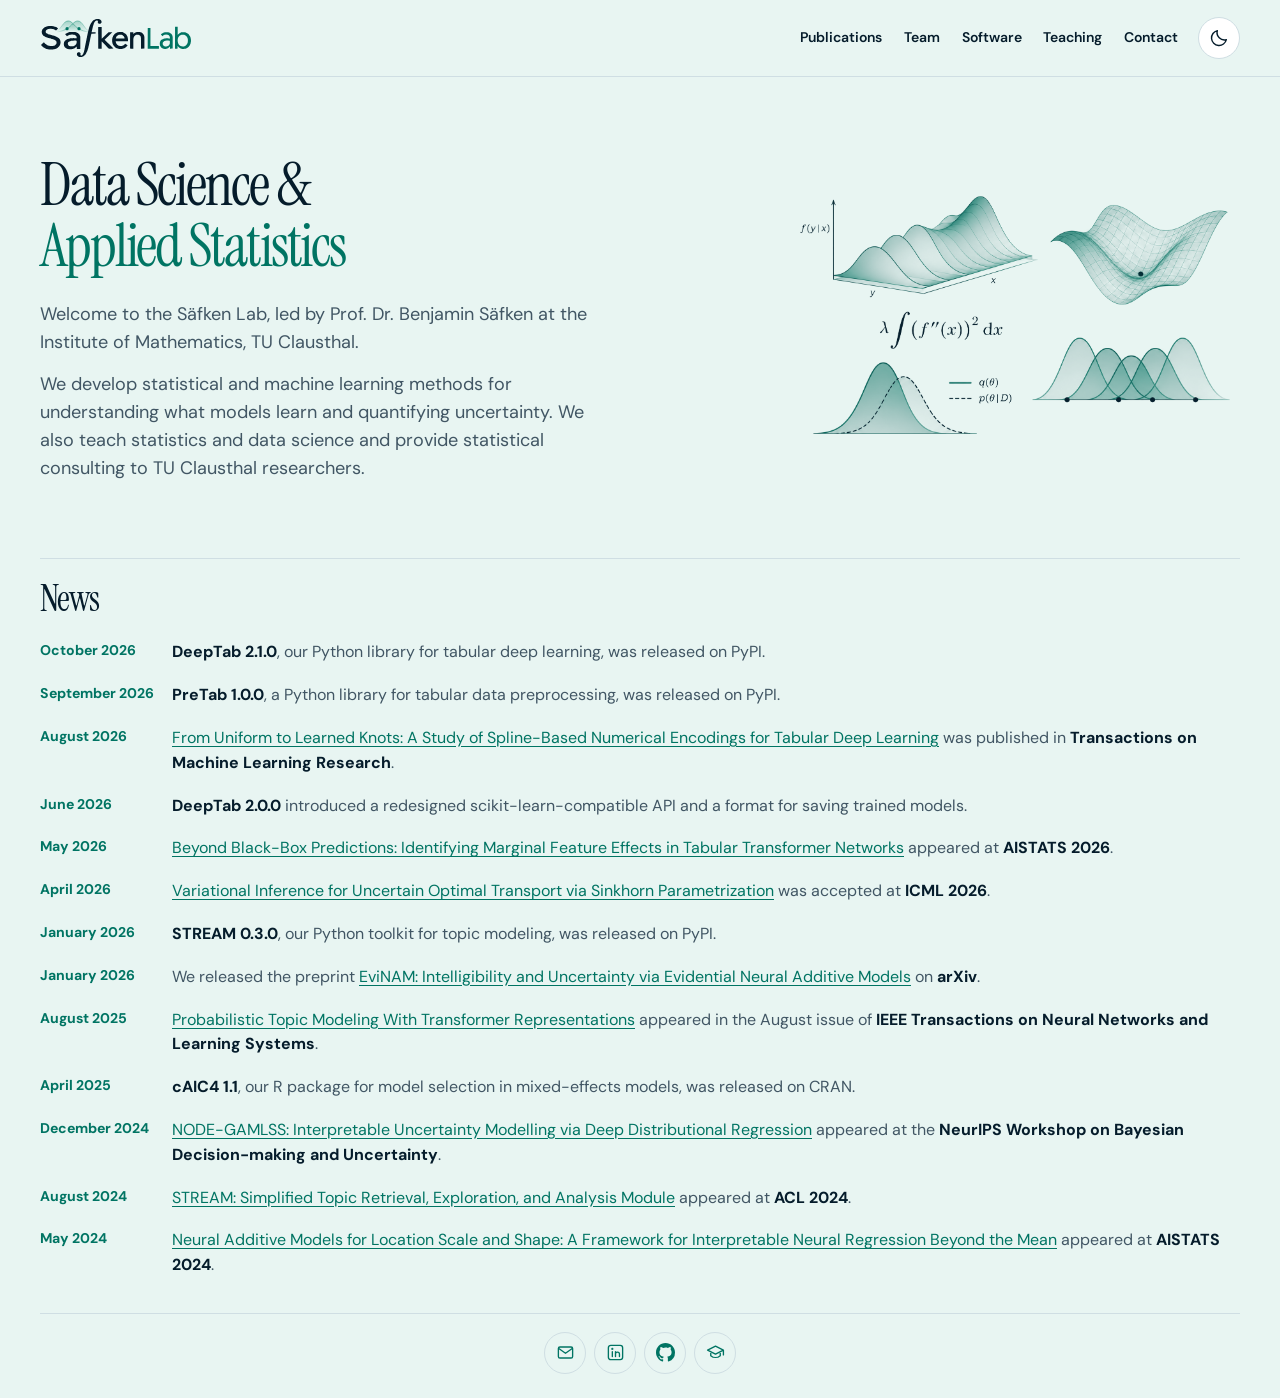
==== index.html @ 8a09c0db "Expand homepage news and unify the landing page background" ====
<!doctype html>
<html lang="en">
<head>
  <meta charset="utf-8">
  <meta name="viewport" content="width=device-width, initial-scale=1">
  <meta name="description" content="The Säfken Lab develops statistical and machine learning methods at TU Clausthal.">
  <meta name="theme-color" content="#f7fafb">
  <title>Säfken Lab · Data Science & Applied Statistics</title>
  <link rel="canonical" href="https://safken-lab.github.io/">
  <link rel="icon" type="image/svg+xml" href="./brand/favicon.svg">
  <script src="./theme.js?v=9"></script>
  <link rel="stylesheet" href="./styles.css?v=21">
  <script src="./site.js?v=13" defer></script>
</head>
<body id="top" class="home-page">
  <a class="skip" href="#main">Skip to content</a>
  <header class="site-header">
    <div class="wrap header-inner">
      <a class="brand" href="./"><img class="brand-logo" src="./brand/saefken-logo.svg" width="1714" height="455" alt="Säfken Lab"><img class="brand-logo theme-dark-image" src="./brand/saefken-logo-dark.svg" width="1714" height="455" alt="Säfken Lab"></a>
      <nav id="navigation" aria-label="Main navigation">
        <a href="./publications/">Publications</a><a href="./people/">Team</a><a href="./software/">Software</a><a href="./teaching/">Teaching</a><a href="./contact/">Contact</a>
      </nav>
      <div class="header-controls">
        <button class="theme-toggle" id="site-theme" type="button" aria-label="Dark mode" aria-pressed="false" title="Switch to dark mode" hidden><svg class="theme-moon" aria-hidden="true" width="20" height="20" viewBox="0 0 24 24" fill="none" stroke="currentColor" stroke-width="1.7" stroke-linejoin="round"><path d="M20.8 14A8.8 8.8 0 0 1 10 3.2 9 9 0 1 0 20.8 14Z"/></svg><svg class="theme-sun" aria-hidden="true" width="20" height="20" viewBox="0 0 24 24" fill="none" stroke="currentColor" stroke-width="1.7" stroke-linecap="round"><circle cx="12" cy="12" r="4"/><path d="M12 2v2m0 16v2M2 12h2m16 0h2M5 5l1.5 1.5m11 11L19 19M19 5l-1.5 1.5m-11 11L5 19"/></svg></button>
        <button class="menu" type="button" aria-expanded="false" aria-controls="navigation" hidden>Menu</button>
      </div>
    </div>
  </header>
  <main class="home-main" id="main">
    <div class="welcome-band">
      <section class="wrap welcome" aria-labelledby="welcome-title">
        <div class="welcome-copy">
          <h1 id="welcome-title">Data Science &amp;<br><span>Applied Statistics</span></h1>
          <p>Welcome to the Säfken Lab, led by Prof. Dr. Benjamin Säfken at the Institute of Mathematics, TU Clausthal.</p>
          <p>We develop statistical and machine learning methods for understanding what models learn and quantifying uncertainty. We also teach statistics and data science and provide statistical consulting to TU Clausthal researchers.</p>
        </div>
        <div class="hero-art">
          <img class="theme-light-image" src="./brand/saefken-collage-light.svg" width="1405" height="786" alt="Conditional density curves, a wireframe surface, a smoothing penalty, and overlapping basis functions.">
          <img class="theme-dark-image" src="./brand/saefken-collage-dark.svg" width="1405" height="786" alt="Conditional density curves, a wireframe surface, a smoothing penalty, and overlapping basis functions.">
        </div>
      </section>
    </div>
    <section class="wrap news" aria-labelledby="news-title">
      <h2 id="news-title">News</h2>
      <ul class="news-list">
        <li><time datetime="2026-10-20">October 2026</time><p><strong>DeepTab 2.1.0</strong>, our Python library for tabular deep learning, was released on PyPI.</p></li>
        <li><time datetime="2026-09-06">September 2026</time><p><strong>PreTab 1.0.0</strong>, a Python library for tabular data preprocessing, was released on PyPI.</p></li>
        <li><time datetime="2026-08">August 2026</time><p><a href="https://openreview.net/forum?id=str7wQt9Qc">From Uniform to Learned Knots: A Study of Spline-Based Numerical Encodings for Tabular Deep Learning</a> was published in <strong>Transactions on Machine Learning Research</strong>.</p></li>
        <li><time datetime="2026-06-24">June 2026</time><p><strong>DeepTab 2.0.0</strong> introduced a redesigned scikit-learn-compatible API and a format for saving trained models.</p></li>
        <li><time datetime="2026-05">May 2026</time><p><a href="https://proceedings.mlr.press/v300/thielmann26a.html">Beyond Black-Box Predictions: Identifying Marginal Feature Effects in Tabular Transformer Networks</a> appeared at <strong>AISTATS 2026</strong>.</p></li>
        <li><time datetime="2026-04-30">April 2026</time><p><a href="https://proceedings.mlr.press/v306/de26a.html">Variational Inference for Uncertain Optimal Transport via Sinkhorn Parametrization</a> was accepted at <strong>ICML 2026</strong>.</p></li>
        <li><time datetime="2026-01-17">January 2026</time><p><strong>STREAM 0.3.0</strong>, our Python toolkit for topic modeling, was released on PyPI.</p></li>
        <li><time datetime="2026-01-13">January 2026</time><p>We released the preprint <a href="https://arxiv.org/abs/2601.08556">EviNAM: Intelligibility and Uncertainty via Evidential Neural Additive Models</a> on <strong>arXiv</strong>.</p></li>
        <li><time datetime="2025-08">August 2025</time><p><a href="https://doi.org/10.1109/TNNLS.2025.3538262">Probabilistic Topic Modeling With Transformer Representations</a> appeared in the August issue of <strong>IEEE Transactions on Neural Networks and Learning Systems</strong>.</p></li>
        <li><time datetime="2025-04-04">April 2025</time><p><strong>cAIC4 1.1</strong>, our R package for model selection in mixed-effects models, was released on CRAN.</p></li>
        <li><time datetime="2024-12-14">December 2024</time><p><a href="https://openreview.net/forum?id=sWvTLlRkzy">NODE-GAMLSS: Interpretable Uncertainty Modelling via Deep Distributional Regression</a> appeared at the <strong>NeurIPS Workshop on Bayesian Decision-making and Uncertainty</strong>.</p></li>
        <li><time datetime="2024-08">August 2024</time><p><a href="https://aclanthology.org/2024.acl-short.41/">STREAM: Simplified Topic Retrieval, Exploration, and Analysis Module</a> appeared at <strong>ACL 2024</strong>.</p></li>
        <li><time datetime="2024-05">May 2024</time><p><a href="https://proceedings.mlr.press/v238/frederik-thielmann24a.html">Neural Additive Models for Location Scale and Shape: A Framework for Interpretable Neural Regression Beyond the Mean</a> appeared at <strong>AISTATS 2024</strong>.</p></li>
      </ul>
    </section>
  </main>
  <footer class="wrap home-profiles" aria-label="Benjamin Säfken’s contact and profiles">
    <div class="member-links">
      <a href="mailto:benjamin.saefken@tu-clausthal.de" aria-label="Email Benjamin Säfken" title="Email Benjamin Säfken"><svg width="19" height="19" viewBox="0 0 24 24" aria-hidden="true" focusable="false" fill="none" stroke="currentColor" stroke-width="1.7" stroke-linecap="round" stroke-linejoin="round"><rect x="3" y="5" width="18" height="14" rx="2"/><path d="m3.5 7 8.5 6 8.5-6"/></svg></a>
      <a href="https://www.linkedin.com/in/benjamin-s%C3%A4fken-2b1483114/" aria-label="Benjamin Säfken on LinkedIn" title="Benjamin Säfken on LinkedIn"><svg width="19" height="19" viewBox="0 0 24 24" aria-hidden="true" focusable="false" fill="none" stroke="currentColor" stroke-width="1.7" stroke-linecap="round" stroke-linejoin="round"><rect x="3" y="3" width="18" height="18" rx="3"/><path d="M8 11v6m4 0v-6m0 3a2.5 2.5 0 0 1 5 0v3"/><circle cx="8" cy="7.5" r=".55" fill="currentColor"/></svg></a>
      <a href="https://github.com/BenSaefken" aria-label="Benjamin Säfken on GitHub" title="Benjamin Säfken on GitHub"><svg aria-hidden="true" viewBox="0 0 16 16" width="19" height="19" focusable="false" fill="currentColor"><path d="M8 0C3.58 0 0 3.58 0 8c0 3.54 2.29 6.53 5.47 7.59.4.07.55-.17.55-.38 0-.19-.01-.82-.01-1.49-2.01.37-2.53-.49-2.69-.94-.09-.23-.48-.94-.82-1.13-.28-.15-.68-.52-.01-.53.63-.01 1.08.58 1.23.82.72 1.21 1.87.87 2.33.66.07-.52.28-.87.51-1.07-1.78-.2-3.64-.89-3.64-3.95 0-.87.31-1.59.82-2.15-.08-.2-.36-1.02.08-2.12 0 0 .67-.21 2.2.82a7.65 7.65 0 0 1 2-.27c.68 0 1.36.09 2 .27 1.53-1.04 2.2-.82 2.2-.82.44 1.1.16 1.92.08 2.12.51.56.82 1.27.82 2.15 0 3.07-1.87 3.75-3.65 3.95.29.25.54.73.54 1.48 0 1.07-.01 1.93-.01 2.2 0 .21.15.46.55.38A8.01 8.01 0 0 0 16 8c0-4.42-3.58-8-8-8Z"/></svg></a>
      <a href="https://scholar.google.com/citations?user=7kwWVKwAAAAJ" aria-label="Benjamin Säfken on Google Scholar" title="Benjamin Säfken on Google Scholar"><svg width="19" height="19" viewBox="0 0 24 24" aria-hidden="true" focusable="false" fill="none" stroke="currentColor" stroke-width="1.7" stroke-linecap="round" stroke-linejoin="round"><path d="m2 9 10-5 10 5-10 5-10-5Zm4 2v5c3.5 3 8.5 3 12 0v-5m4-2v6"/></svg></a>
    </div>
  </footer>
</body>
</html>
---- styles.css ----
@import url('https://fonts.googleapis.com/css2?family=DM+Sans:wght@400;500;600;700&family=Instrument+Serif:ital@0;1&display=swap');

:root {
  color-scheme: light;
  --navy: #051c2b;
  --teal: #007463;
  --teal-light: #349d87;
  --paper: #f7fafb;
  --subtle: #415664;
  --rule: #cfdee3;
  --accent: #d6efe9;
  --on-navy: #c1e9e0;
  --surface: #fff;
  --on-solid: #fff;
  --solid: #051c2b;
  --button: #007463;
  --button-hover: #005d50;
  --on-button: #fff;
  --band: #edf4f7;
  --welcome: #e8f5f2;
  --control-border: #829ea8;
  --heading: 'Instrument Serif', Georgia, serif;
  --body: 'DM Sans', system-ui, sans-serif;
}

* { box-sizing: border-box; }
html { scroll-padding-top: 92px; }
body { margin: 0; background: var(--paper); color: var(--navy); font-family: var(--body); line-height: 1.55; }
[hidden] { display: none !important; }
h1, h2, h3, p, figure { margin: 0; }
a { color: var(--teal); text-underline-offset: .21em; }
a:hover { text-decoration-thickness: 2px; }
a:focus-visible, button:focus-visible, input:focus-visible, select:focus-visible { outline: 3px solid var(--teal-light); outline-offset: 4px; }
button, input, select { font: inherit; }
button { cursor: pointer; }
.wrap { width: min(1160px, calc(100% - 88px)); margin-inline: auto; }
.skip { position: fixed; z-index: 8; top: 8px; left: 8px; padding: 10px 14px; background: var(--surface); transform: translateY(-150%); }
.skip:focus { transform: none; }

.site-header { position: sticky; top: 0; z-index: 5; border-bottom: 1px solid var(--rule); background: var(--surface); }
.header-inner { min-height: 76px; display: flex; align-items: center; gap: 20px; }
.brand { display: inline-flex; align-items: center; gap: 11px; color: var(--navy); text-decoration: none; font-weight: 700; line-height: 1.12; white-space: nowrap; }
.header-inner > .brand { margin-inline-end: auto; }
.brand-logo { display: block; width: 152px; height: auto; }
nav { display: flex; gap: clamp(12px, 1.7vw, 26px); align-items: center; }
nav a { color: var(--navy); font-size: .875rem; text-decoration: none; font-weight: 600; }
nav a:hover { text-decoration: underline; }
.menu { background: transparent; border: 1px solid var(--rule); border-radius: 4px; color: var(--navy); padding: 7px 14px; }

.eyebrow { text-transform: uppercase; font-weight: 700; font-size: .74rem; letter-spacing: .105em; }
h1, h2 { font-family: var(--heading); font-weight: 400; }
.button { display: inline-flex; justify-content: space-between; align-items: center; gap: 18px; width: fit-content; color: var(--on-button); background: var(--button); border: 1px solid var(--button); padding: 11px 15px; border-radius: 4px; text-decoration: none; font-weight: 700; font-size: .88rem; }
.button:hover { background: var(--button-hover); }
.text-link { font-size: .88rem; font-weight: 700; }

.section { padding-block: 66px 74px; }
.section-head { display: flex; justify-content: space-between; align-items: baseline; gap: 26px; margin-bottom: 28px; }
.section-head p { max-width: 34rem; color: var(--subtle); }
h2 { font-size: clamp(2.85rem, 5vw, 4.45rem); line-height: 1; letter-spacing: -.025em; }
h3 { line-height: 1.22; font-size: 1.16rem; }
.band { background: var(--band); border-block: 1px solid var(--rule); }

.people-notes { display: grid; gap: 14px; margin-top: 15px; }
.people-notes { grid-template-columns: 2fr 1fr; }
.people-notes p { color: var(--subtle); font-size: .94rem; margin-top: 9px; }
.people-notes > * { border-top: 1px solid var(--rule); padding-top: 14px; }

@media (max-width: 970px) {
  .wrap { width: calc(100% - 56px); }
}
@media (max-width: 790px) {
  .header-inner { flex-wrap: wrap; gap: 0; min-height: 67px; padding-block: 11px; }
  nav { width: 100%; flex-wrap: wrap; padding-block: 13px 4px; }
  .section { padding-block: 46px 52px; }
  .section-head { align-items: start; flex-direction: column; gap: 12px; }
}
@media (max-width: 520px) {
  .wrap { width: calc(100% - 32px); }
}

main { min-height: 60vh; }
nav a[aria-current="page"] { color: var(--teal); text-decoration: underline; text-decoration-thickness: 2px; }
.page-title, .team-page h1 { font-size: clamp(3.5rem, 7vw, 5.7rem); margin: 0; }
.team-page { max-width: 1000px; padding-block: 66px 72px; text-align: center; }
.team-group { padding-top: 49px; }
.team-group + .team-group { border-top: 1px solid var(--rule); margin-top: 39px; }
.team-group h2 { font-size: clamp(2rem, 4vw, 3rem); margin-bottom: 25px; }
.members { display: flex; flex-wrap: wrap; justify-content: center; gap: 27px 22px; }
.member { flex: 0 1 206px; }
.member-avatar { width: clamp(112px, 18vw, 160px); aspect-ratio: 1; border-radius: 50%; overflow: hidden; background: var(--accent); color: var(--teal); display: grid; place-items: center; position: relative; margin: 0 auto 13px; font: 3.2rem var(--heading); }
.member-avatar img { position: absolute; inset: 0; width: 100%; height: 100%; object-fit: cover; object-position: center 35%; }
.member h3 { font-size: 1.16rem; }
.member h3 a { color: inherit; }
.member p { color: var(--subtle); font-size: .88rem; margin-top: 4px; }
.member-links { display: flex; justify-content: center; gap: 8px; margin-top: 10px; }
.member-links a { display: grid; place-items: center; width: 34px; height: 34px; border: 1px solid var(--rule); border-radius: 50%; color: var(--teal); }
.member-links a:hover { background: var(--accent); border-color: var(--teal); }
@media (max-width: 520px) {
  .team-page { padding-block: 46px; }
  .team-group { padding-top: 35px; }
  .team-group + .team-group { margin-top: 29px; }
  .member { flex-basis: calc(50% - 11px); }
  .members > .member:only-child { flex-basis: 240px; }
}

.home-page { display: flex; flex-direction: column; min-height: 100vh; background: var(--welcome); }
.home-page .site-header { background: var(--welcome); }
.home-main { flex: 1; min-height: 0; }
.welcome { display: grid; grid-template-columns: 1.2fr .8fr; align-items: center; gap: clamp(30px, 6vw, 84px); padding-block: clamp(47px, 6vw, 88px); }
.welcome h1 { font-size: clamp(2.5rem, 4.7vw, 4.4rem); line-height: 1.02; letter-spacing: -.035em; margin-bottom: 23px; }
.welcome h1 span { color: var(--teal); }
.welcome p { max-width: 36rem; color: var(--subtle); font-size: clamp(1rem, 1.5vw, 1.13rem); }
.welcome p + p { margin-top: 14px; }

@media (max-width: 680px) {
  .welcome { grid-template-columns: 1fr; gap: 32px; }
  .welcome h1 { font-size: clamp(2rem, 7.8vw, 3rem); }
}


:root[data-theme="dark"] {
  color-scheme: dark;
  --navy: #eef8f7;
  --teal: #77ded0;
  --teal-light: #63d8c4;
  --paper: #061a1d;
  --subtle: #b6d0d0;
  --rule: #25484c;
  --accent: #123c3c;
  --on-navy: #b5ede4;
  --surface: #0d272a;
  --on-solid: #eef8f7;
  --solid: #0b3034;
  --button: #72d9ca;
  --button-hover: #a3e9df;
  --on-button: #041416;
  --band: #091f22;
  --welcome: #031315;
  --control-border: #527e80;
}

.header-controls { display: flex; align-items: center; gap: 8px; }
.theme-dark-image { display: none; }
:root[data-theme="dark"] .theme-dark-image { display: block; }
:root[data-theme="dark"] .brand-logo:not(.theme-dark-image),
:root[data-theme="dark"] .theme-light-image { display: none; }
.hero-art img { width: 100%; height: auto; }
.hero-art .theme-light-image { display: block; }
:root[data-theme="dark"] .hero-art .theme-light-image { display: none; }
.news { padding-block: 22px 26px; border-top: 1px solid var(--rule); }
.news h2 { font-size: clamp(1.75rem, 3vw, 2.25rem); margin-bottom: 14px; }
.news-list { list-style: none; margin: 0; padding: 0; }
.news-list li { display: grid; grid-template-columns: 7.5rem minmax(0, 1fr); gap: 12px; padding-block: 9px; }
.news-list time { color: var(--teal); font-size: .88rem; font-weight: 700; }
.news-list p { color: var(--subtle); }
.news-list strong { color: var(--navy); }
@media (max-width: 520px) {
  .news-list li { grid-template-columns: 1fr; gap: 2px; }
}

@media (max-width: 880px) {
  .header-inner { gap: 10px; }
  .header-inner nav { gap: 12px; }
  .brand-logo { width: 135px; }
}
@media (max-width: 790px) {
  .header-inner nav { order: 1; flex-basis: 100%; justify-content: flex-end; }
}
@media (max-width: 410px) {
  .brand-logo { width: 116px; }
  .menu { padding-inline: 9px; }
}

.theme-toggle, .software-links a {
  display: grid;
  place-items: center;
  width: 42px;
  height: 42px;
  border: 1px solid var(--rule);
  border-radius: 50%;
  background: var(--surface);
  color: var(--navy);
}
.theme-toggle:hover, .software-links a:hover { background: var(--accent); color: var(--teal); }
.theme-toggle .theme-sun, .theme-toggle[aria-pressed="true"] .theme-moon { display: none; }
.theme-toggle[aria-pressed="true"] .theme-sun { display: block; }


@media (prefers-reduced-motion: no-preference) {
  ::view-transition-group(root) {
    animation-duration: 650ms;
    animation-timing-function: ease-in-out;
  }
  ::view-transition-old(root), ::view-transition-new(root) {
    animation-duration: 650ms;
    animation-timing-function: ease-in-out;
    pointer-events: none;
  }
  .theme-color-transition :is(body, header, section, article, a, p, button, input, select, summary, .member-avatar) {
    transition: background-color 650ms ease-in-out, color 650ms ease-in-out, border-color 650ms ease-in-out;
  }
}

.wrap { width: min(1520px, calc(100% - 80px)); }
.team-page { max-width: none; }
.publication-title { font-size: clamp(2.35rem, 4.1vw, 3.35rem); line-height: 1.1; margin-bottom: 24px; }
.paper-year { display: grid; grid-template-columns: 78px minmax(0, 1fr); gap: 24px; padding-block: 22px; border-top: 1px solid var(--rule); }
.paper-year h2 { color: var(--teal); font: 700 1.1rem/1.4 var(--body); }
.papers { display: grid; grid-template-columns: minmax(0, 1fr); gap: 0; margin: 0; padding: 0; list-style: none; }
.paper { display: grid; grid-template-columns: clamp(180px, 21vw, 300px) minmax(0, 1fr); gap: 24px; align-items: start; padding: 18px 0; }
.paper + .paper { border-top: 1px solid var(--rule); }
.paper article { min-width: 0; }
.paper h3 { font-size: 1.04rem; line-height: 1.35; overflow-wrap: anywhere; }
.paper h3 a { color: var(--navy); text-decoration-thickness: 1px; }
.paper h3 a:hover { color: var(--teal); }
.paper-preview { display: grid; place-items: center; min-height: 78px; background: var(--band); border: 1px solid var(--rule); border-radius: 7px; overflow: hidden; }
.paper-preview:has(img) { background: #fff; padding: 6px; }
.paper-preview img { display: block; width: 100%; height: auto; max-height: 175px; object-fit: contain; }
.paper-badge { padding: 6px; color: var(--teal); text-align: center; font-size: .75rem; font-weight: 700; }
.paper-authors { margin-top: 6px; color: var(--subtle); font-size: .87rem; }
.paper-venue { margin-top: 4px; color: var(--teal); font-size: .8rem; font-weight: 700; }
.paper-abstract { margin-top: 8px; }
.paper-abstract summary { width: fit-content; color: var(--teal); cursor: pointer; font-size: .84rem; font-weight: 700; }
.paper-abstract summary:focus-visible { outline: 2px solid var(--teal); outline-offset: 3px; }
.paper-abstract p { margin-top: 8px; color: var(--subtle); font-size: .9rem; }
@media (max-width: 970px) { .wrap { width: calc(100% - 56px); } }
@media (max-width: 600px) {
  .wrap { width: calc(100% - 32px); }
  .paper-year { grid-template-columns: minmax(0, 1fr); gap: 15px; }
  .paper { grid-template-columns: minmax(0, 1fr); gap: 12px; }
  .paper-preview { width: min(100%, 280px); }
}

.software-catalog { border-top: 1px solid var(--rule); }
.software-preview:hover { border-color: var(--teal); }
.software-title { font: 700 1.1rem/1.35 var(--body); letter-spacing: normal; }
.software-links { display: flex; align-items: center; flex-wrap: wrap; gap: 8px; margin-top: 12px; }
.software-links a { flex: 0 0 42px; }
.contact-location { display: grid; grid-template-columns: minmax(255px, .65fr) minmax(0, 1.35fr); gap: clamp(20px, 4vw, 60px); padding-top: 22px; border-top: 1px solid var(--rule); }
.contact-location address { font-style: normal; overflow-wrap: anywhere; }
.contact-details { margin-block: 14px; }
.contact-map { width: 100%; height: clamp(320px, 48vw, 500px); border: 1px solid var(--rule); border-radius: 7px; background: var(--band); }
@media (max-width: 700px) { .contact-location { grid-template-columns: minmax(0, 1fr); } }
@media (max-width: 520px) { .people-notes { grid-template-columns: minmax(0, 1fr); } }

.teaching-section h2 { font-size: clamp(1.7rem, 3vw, 2.3rem); line-height: 1.2; margin-bottom: 14px; }
.teaching-year h3 { color: var(--teal); font: 700 1rem/1.4 var(--body); }
.course-list li { display: grid; grid-template-columns: minmax(135px, .3fr) 1fr; gap: 12px; padding: 9px 0; }
.course-list li + li { border-top: 1px solid var(--rule); }
.course-list span { color: var(--subtle); font-size: .9rem; }
.teaching-consulting { border-top: 1px solid var(--rule); padding-top: 26px; margin-top: 12px; }
.teaching-consulting p { margin-bottom: 10px; color: var(--subtle); }
.home-profiles { border-top: 1px solid var(--rule); padding-block: 18px 24px; }
.home-profiles .member-links { margin-top: 0; }
.home-profiles .member-links a { width: 42px; height: 42px; }
@media (max-width: 520px) {
  .course-list li { grid-template-columns: minmax(0, 1fr); gap: 2px; }
}
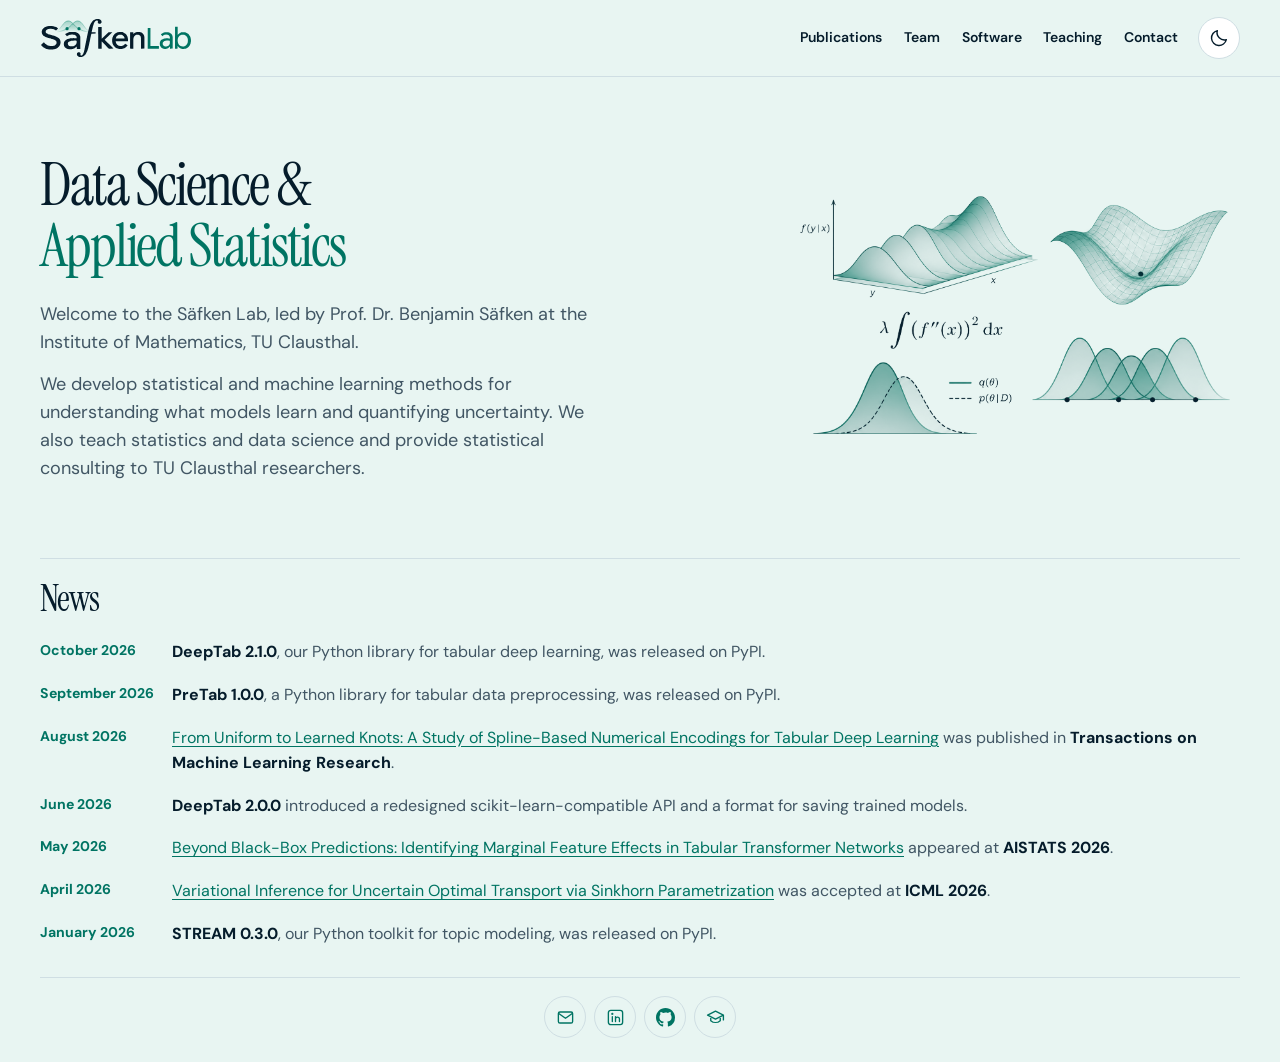
==== commit 2a56332f: "Make the homepage news list scrollable" ====
--- a/index.html
+++ b/index.html
@@ -9,7 +9,7 @@
   <link rel="canonical" href="https://safken-lab.github.io/">
   <link rel="icon" type="image/svg+xml" href="./brand/favicon.svg">
   <script src="./theme.js?v=9"></script>
-  <link rel="stylesheet" href="./styles.css?v=21">
+  <link rel="stylesheet" href="./styles.css?v=22">
   <script src="./site.js?v=13" defer></script>
 </head>
 <body id="top" class="home-page">
@@ -42,21 +42,23 @@
     </div>
     <section class="wrap news" aria-labelledby="news-title">
       <h2 id="news-title">News</h2>
-      <ul class="news-list">
-        <li><time datetime="2026-10-20">October 2026</time><p><strong>DeepTab 2.1.0</strong>, our Python library for tabular deep learning, was released on PyPI.</p></li>
-        <li><time datetime="2026-09-06">September 2026</time><p><strong>PreTab 1.0.0</strong>, a Python library for tabular data preprocessing, was released on PyPI.</p></li>
-        <li><time datetime="2026-08">August 2026</time><p><a href="https://openreview.net/forum?id=str7wQt9Qc">From Uniform to Learned Knots: A Study of Spline-Based Numerical Encodings for Tabular Deep Learning</a> was published in <strong>Transactions on Machine Learning Research</strong>.</p></li>
-        <li><time datetime="2026-06-24">June 2026</time><p><strong>DeepTab 2.0.0</strong> introduced a redesigned scikit-learn-compatible API and a format for saving trained models.</p></li>
-        <li><time datetime="2026-05">May 2026</time><p><a href="https://proceedings.mlr.press/v300/thielmann26a.html">Beyond Black-Box Predictions: Identifying Marginal Feature Effects in Tabular Transformer Networks</a> appeared at <strong>AISTATS 2026</strong>.</p></li>
-        <li><time datetime="2026-04-30">April 2026</time><p><a href="https://proceedings.mlr.press/v306/de26a.html">Variational Inference for Uncertain Optimal Transport via Sinkhorn Parametrization</a> was accepted at <strong>ICML 2026</strong>.</p></li>
-        <li><time datetime="2026-01-17">January 2026</time><p><strong>STREAM 0.3.0</strong>, our Python toolkit for topic modeling, was released on PyPI.</p></li>
-        <li><time datetime="2026-01-13">January 2026</time><p>We released the preprint <a href="https://arxiv.org/abs/2601.08556">EviNAM: Intelligibility and Uncertainty via Evidential Neural Additive Models</a> on <strong>arXiv</strong>.</p></li>
-        <li><time datetime="2025-08">August 2025</time><p><a href="https://doi.org/10.1109/TNNLS.2025.3538262">Probabilistic Topic Modeling With Transformer Representations</a> appeared in the August issue of <strong>IEEE Transactions on Neural Networks and Learning Systems</strong>.</p></li>
-        <li><time datetime="2025-04-04">April 2025</time><p><strong>cAIC4 1.1</strong>, our R package for model selection in mixed-effects models, was released on CRAN.</p></li>
-        <li><time datetime="2024-12-14">December 2024</time><p><a href="https://openreview.net/forum?id=sWvTLlRkzy">NODE-GAMLSS: Interpretable Uncertainty Modelling via Deep Distributional Regression</a> appeared at the <strong>NeurIPS Workshop on Bayesian Decision-making and Uncertainty</strong>.</p></li>
-        <li><time datetime="2024-08">August 2024</time><p><a href="https://aclanthology.org/2024.acl-short.41/">STREAM: Simplified Topic Retrieval, Exploration, and Analysis Module</a> appeared at <strong>ACL 2024</strong>.</p></li>
-        <li><time datetime="2024-05">May 2024</time><p><a href="https://proceedings.mlr.press/v238/frederik-thielmann24a.html">Neural Additive Models for Location Scale and Shape: A Framework for Interpretable Neural Regression Beyond the Mean</a> appeared at <strong>AISTATS 2024</strong>.</p></li>
-      </ul>
+      <div class="news-scroll" role="region" aria-labelledby="news-title" tabindex="0">
+        <ul class="news-list">
+          <li><time datetime="2026-10-20">October 2026</time><p><strong>DeepTab 2.1.0</strong>, our Python library for tabular deep learning, was released on PyPI.</p></li>
+          <li><time datetime="2026-09-06">September 2026</time><p><strong>PreTab 1.0.0</strong>, a Python library for tabular data preprocessing, was released on PyPI.</p></li>
+          <li><time datetime="2026-08">August 2026</time><p><a href="https://openreview.net/forum?id=str7wQt9Qc">From Uniform to Learned Knots: A Study of Spline-Based Numerical Encodings for Tabular Deep Learning</a> was published in <strong>Transactions on Machine Learning Research</strong>.</p></li>
+          <li><time datetime="2026-06-24">June 2026</time><p><strong>DeepTab 2.0.0</strong> introduced a redesigned scikit-learn-compatible API and a format for saving trained models.</p></li>
+          <li><time datetime="2026-05">May 2026</time><p><a href="https://proceedings.mlr.press/v300/thielmann26a.html">Beyond Black-Box Predictions: Identifying Marginal Feature Effects in Tabular Transformer Networks</a> appeared at <strong>AISTATS 2026</strong>.</p></li>
+          <li><time datetime="2026-04-30">April 2026</time><p><a href="https://proceedings.mlr.press/v306/de26a.html">Variational Inference for Uncertain Optimal Transport via Sinkhorn Parametrization</a> was accepted at <strong>ICML 2026</strong>.</p></li>
+          <li><time datetime="2026-01-17">January 2026</time><p><strong>STREAM 0.3.0</strong>, our Python toolkit for topic modeling, was released on PyPI.</p></li>
+          <li><time datetime="2026-01-13">January 2026</time><p>We released the preprint <a href="https://arxiv.org/abs/2601.08556">EviNAM: Intelligibility and Uncertainty via Evidential Neural Additive Models</a> on <strong>arXiv</strong>.</p></li>
+          <li><time datetime="2025-08">August 2025</time><p><a href="https://doi.org/10.1109/TNNLS.2025.3538262">Probabilistic Topic Modeling With Transformer Representations</a> appeared in the August issue of <strong>IEEE Transactions on Neural Networks and Learning Systems</strong>.</p></li>
+          <li><time datetime="2025-04-04">April 2025</time><p><strong>cAIC4 1.1</strong>, our R package for model selection in mixed-effects models, was released on CRAN.</p></li>
+          <li><time datetime="2024-12-14">December 2024</time><p><a href="https://openreview.net/forum?id=sWvTLlRkzy">NODE-GAMLSS: Interpretable Uncertainty Modelling via Deep Distributional Regression</a> appeared at the <strong>NeurIPS Workshop on Bayesian Decision-making and Uncertainty</strong>.</p></li>
+          <li><time datetime="2024-08">August 2024</time><p><a href="https://aclanthology.org/2024.acl-short.41/">STREAM: Simplified Topic Retrieval, Exploration, and Analysis Module</a> appeared at <strong>ACL 2024</strong>.</p></li>
+          <li><time datetime="2024-05">May 2024</time><p><a href="https://proceedings.mlr.press/v238/frederik-thielmann24a.html">Neural Additive Models for Location Scale and Shape: A Framework for Interpretable Neural Regression Beyond the Mean</a> appeared at <strong>AISTATS 2024</strong>.</p></li>
+        </ul>
+      </div>
     </section>
   </main>
   <footer class="wrap home-profiles" aria-label="Benjamin Säfken’s contact and profiles">
--- a/styles.css
+++ b/styles.css
@@ -149,6 +149,8 @@
 :root[data-theme="dark"] .hero-art .theme-light-image { display: none; }
 .news { padding-block: 22px 26px; border-top: 1px solid var(--rule); }
 .news h2 { font-size: clamp(1.75rem, 3vw, 2.25rem); margin-bottom: 14px; }
+.news-scroll { max-height: clamp(14rem, 42vh, 20rem); overflow-y: auto; scrollbar-color: var(--control-border) transparent; padding-inline: 8px 12px; margin-inline-start: -8px; }
+.news-scroll:focus-visible { outline: 2px solid var(--teal); outline-offset: 2px; }
 .news-list { list-style: none; margin: 0; padding: 0; }
 .news-list li { display: grid; grid-template-columns: 7.5rem minmax(0, 1fr); gap: 12px; padding-block: 9px; }
 .news-list time { color: var(--teal); font-size: .88rem; font-weight: 700; }
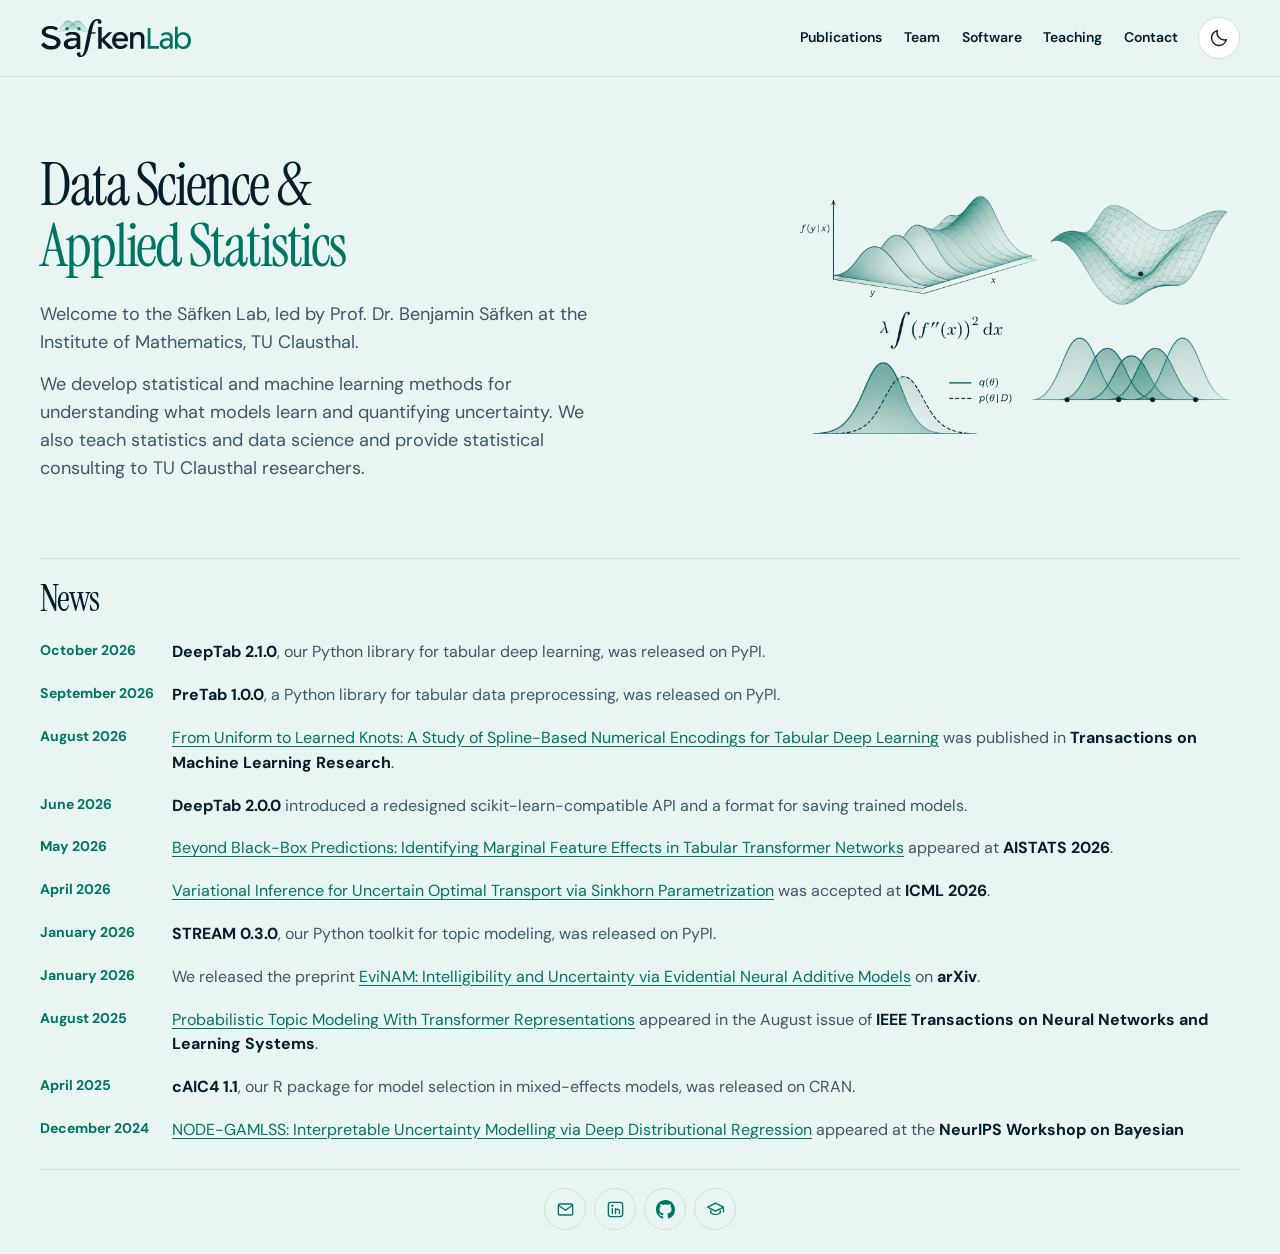
==== commit 9c1eb095: "Increase the homepage news scroll area" ====
--- a/index.html
+++ b/index.html
@@ -9,7 +9,7 @@
   <link rel="canonical" href="https://safken-lab.github.io/">
   <link rel="icon" type="image/svg+xml" href="./brand/favicon.svg">
   <script src="./theme.js?v=9"></script>
-  <link rel="stylesheet" href="./styles.css?v=22">
+  <link rel="stylesheet" href="./styles.css?v=23">
   <script src="./site.js?v=13" defer></script>
 </head>
 <body id="top" class="home-page">
--- a/styles.css
+++ b/styles.css
@@ -149,7 +149,7 @@
 :root[data-theme="dark"] .hero-art .theme-light-image { display: none; }
 .news { padding-block: 22px 26px; border-top: 1px solid var(--rule); }
 .news h2 { font-size: clamp(1.75rem, 3vw, 2.25rem); margin-bottom: 14px; }
-.news-scroll { max-height: clamp(14rem, 42vh, 20rem); overflow-y: auto; scrollbar-color: var(--control-border) transparent; padding-inline: 8px 12px; margin-inline-start: -8px; }
+.news-scroll { max-height: clamp(24rem, 65vh, 32rem); overflow-y: auto; scrollbar-color: var(--control-border) transparent; padding-inline: 8px 12px; margin-inline-start: -8px; }
 .news-scroll:focus-visible { outline: 2px solid var(--teal); outline-offset: 2px; }
 .news-list { list-style: none; margin: 0; padding: 0; }
 .news-list li { display: grid; grid-template-columns: 7.5rem minmax(0, 1fr); gap: 12px; padding-block: 9px; }
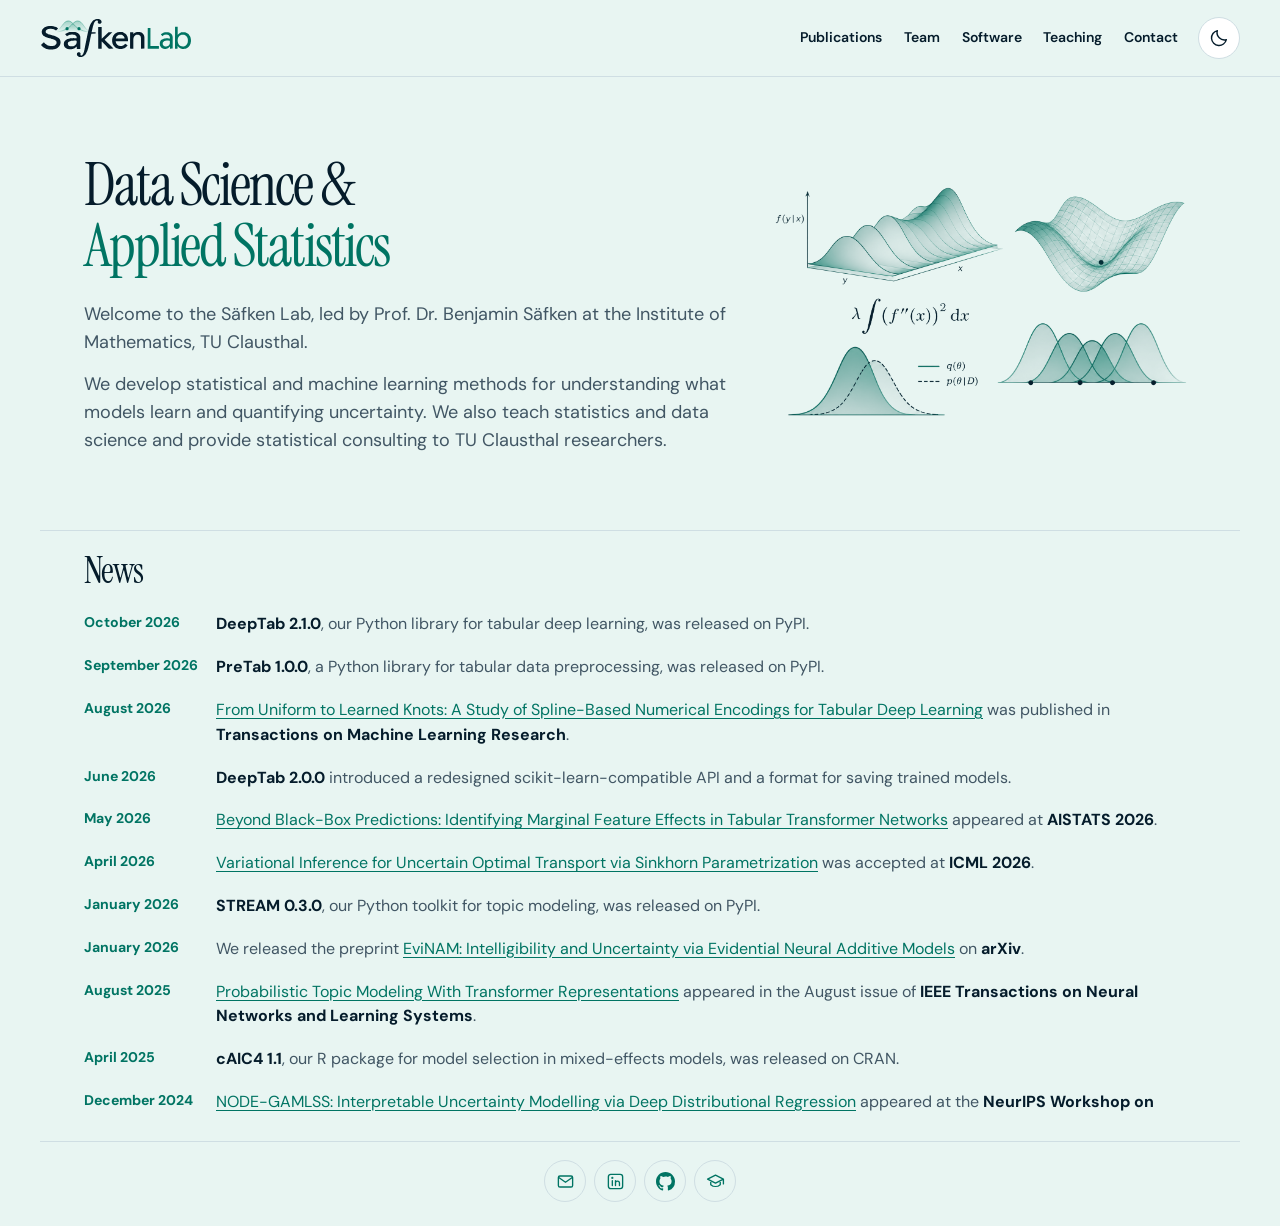
==== commit 710887c0: "Center site content and widen the homepage intro" ====
--- a/index.html
+++ b/index.html
@@ -9,7 +9,7 @@
   <link rel="canonical" href="https://safken-lab.github.io/">
   <link rel="icon" type="image/svg+xml" href="./brand/favicon.svg">
   <script src="./theme.js?v=9"></script>
-  <link rel="stylesheet" href="./styles.css?v=23">
+  <link rel="stylesheet" href="./styles.css?v=24">
   <script src="./site.js?v=13" defer></script>
 </head>
 <body id="top" class="home-page">
--- a/styles.css
+++ b/styles.css
@@ -106,10 +106,10 @@
 .home-page { display: flex; flex-direction: column; min-height: 100vh; background: var(--welcome); }
 .home-page .site-header { background: var(--welcome); }
 .home-main { flex: 1; min-height: 0; }
-.welcome { display: grid; grid-template-columns: 1.2fr .8fr; align-items: center; gap: clamp(30px, 6vw, 84px); padding-block: clamp(47px, 6vw, 88px); }
+.welcome { display: grid; grid-template-columns: minmax(0, 1.5fr) minmax(0, 1fr); align-items: center; gap: clamp(24px, 3vw, 48px); padding-block: clamp(47px, 6vw, 88px); }
 .welcome h1 { font-size: clamp(2.5rem, 4.7vw, 4.4rem); line-height: 1.02; letter-spacing: -.035em; margin-bottom: 23px; }
 .welcome h1 span { color: var(--teal); }
-.welcome p { max-width: 36rem; color: var(--subtle); font-size: clamp(1rem, 1.5vw, 1.13rem); }
+.welcome p { max-width: 45rem; color: var(--subtle); font-size: clamp(1rem, 1.5vw, 1.13rem); }
 .welcome p + p { margin-top: 14px; }
 
 @media (max-width: 680px) {
@@ -204,6 +204,7 @@
 }
 
 .wrap { width: min(1520px, calc(100% - 80px)); }
+main .wrap, .home-profiles { padding-inline: clamp(10px, 5vw - 20px, 88px); }
 .team-page { max-width: none; }
 .publication-title { font-size: clamp(2.35rem, 4.1vw, 3.35rem); line-height: 1.1; margin-bottom: 24px; }
 .paper-year { display: grid; grid-template-columns: 78px minmax(0, 1fr); gap: 24px; padding-block: 22px; border-top: 1px solid var(--rule); }
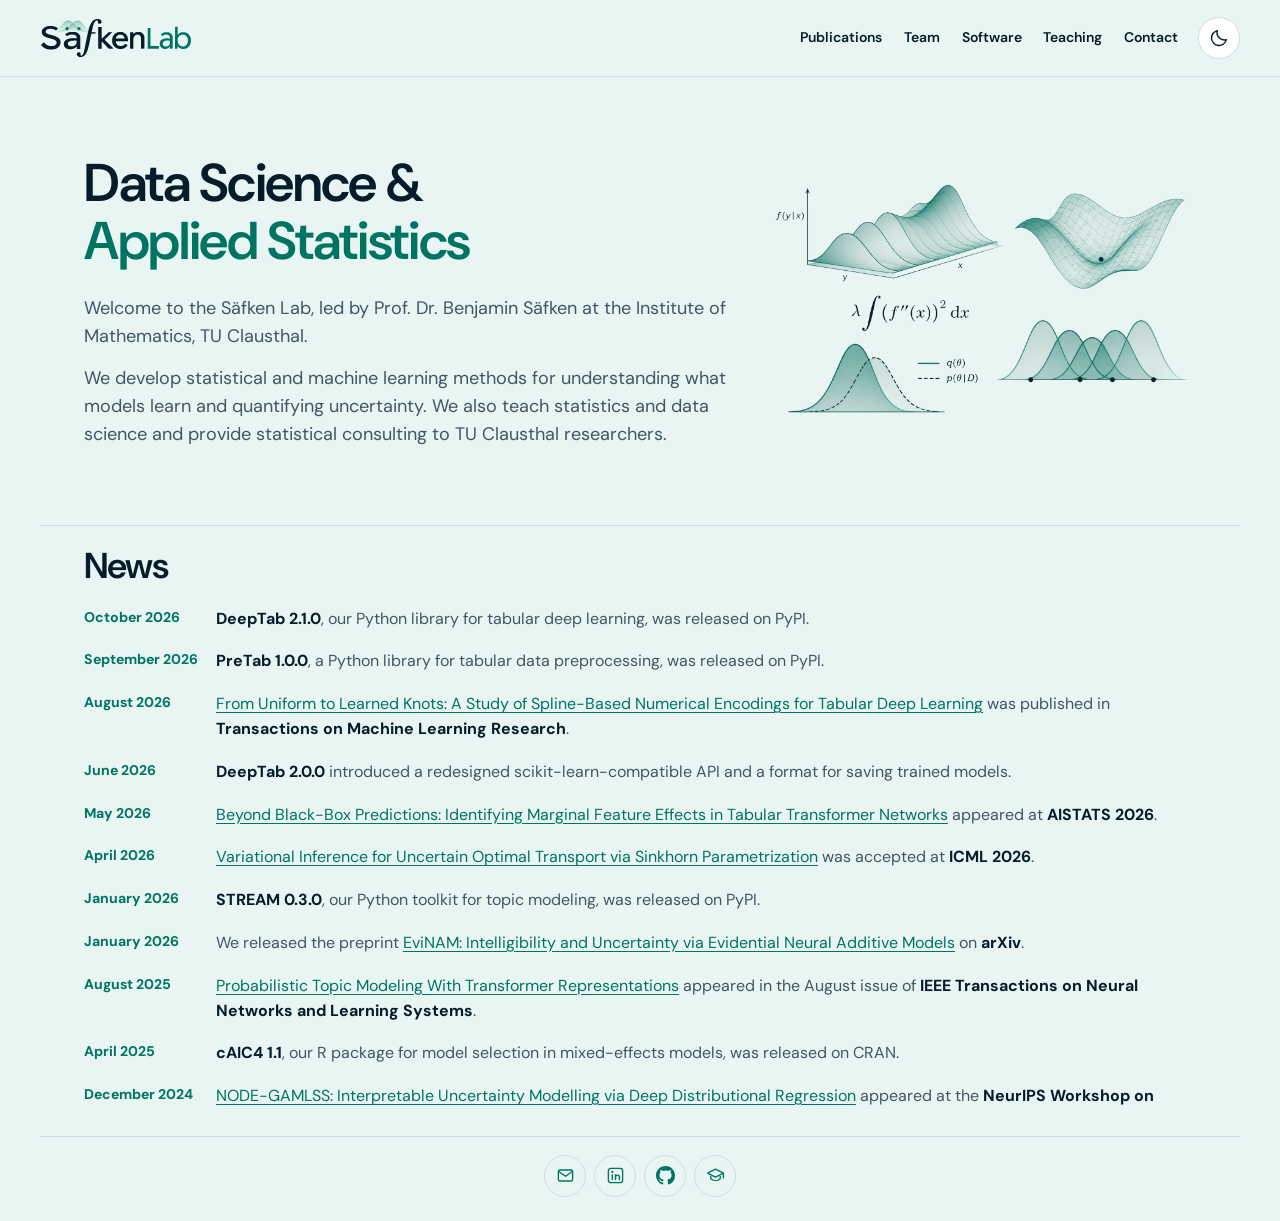
==== commit b4374de5: "Use DM Sans for headings across the site" ====
--- a/index.html
+++ b/index.html
@@ -9,7 +9,7 @@
   <link rel="canonical" href="https://safken-lab.github.io/">
   <link rel="icon" type="image/svg+xml" href="./brand/favicon.svg">
   <script src="./theme.js?v=9"></script>
-  <link rel="stylesheet" href="./styles.css?v=24">
+  <link rel="stylesheet" href="./styles.css?v=25">
   <script src="./site.js?v=13" defer></script>
 </head>
 <body id="top" class="home-page">
--- a/styles.css
+++ b/styles.css
@@ -1,4 +1,4 @@
-@import url('https://fonts.googleapis.com/css2?family=DM+Sans:wght@400;500;600;700&family=Instrument+Serif:ital@0;1&display=swap');
+@import url('https://fonts.googleapis.com/css2?family=DM+Sans:wght@400;500;600;700&display=swap');
 
 :root {
   color-scheme: light;
@@ -19,7 +19,6 @@
   --band: #edf4f7;
   --welcome: #e8f5f2;
   --control-border: #829ea8;
-  --heading: 'Instrument Serif', Georgia, serif;
   --body: 'DM Sans', system-ui, sans-serif;
 }
 
@@ -48,7 +47,7 @@
 .menu { background: transparent; border: 1px solid var(--rule); border-radius: 4px; color: var(--navy); padding: 7px 14px; }
 
 .eyebrow { text-transform: uppercase; font-weight: 700; font-size: .74rem; letter-spacing: .105em; }
-h1, h2 { font-family: var(--heading); font-weight: 400; }
+h1, h2 { font-weight: 600; }
 .button { display: inline-flex; justify-content: space-between; align-items: center; gap: 18px; width: fit-content; color: var(--on-button); background: var(--button); border: 1px solid var(--button); padding: 11px 15px; border-radius: 4px; text-decoration: none; font-weight: 700; font-size: .88rem; }
 .button:hover { background: var(--button-hover); }
 .text-link { font-size: .88rem; font-weight: 700; }
@@ -87,7 +86,7 @@
 .team-group h2 { font-size: clamp(2rem, 4vw, 3rem); margin-bottom: 25px; }
 .members { display: flex; flex-wrap: wrap; justify-content: center; gap: 27px 22px; }
 .member { flex: 0 1 206px; }
-.member-avatar { width: clamp(112px, 18vw, 160px); aspect-ratio: 1; border-radius: 50%; overflow: hidden; background: var(--accent); color: var(--teal); display: grid; place-items: center; position: relative; margin: 0 auto 13px; font: 3.2rem var(--heading); }
+.member-avatar { width: clamp(112px, 18vw, 160px); aspect-ratio: 1; border-radius: 50%; overflow: hidden; background: var(--accent); color: var(--teal); display: grid; place-items: center; position: relative; margin: 0 auto 13px; font: 600 3.2rem var(--body); }
 .member-avatar img { position: absolute; inset: 0; width: 100%; height: 100%; object-fit: cover; object-position: center 35%; }
 .member h3 { font-size: 1.16rem; }
 .member h3 a { color: inherit; }
@@ -107,14 +106,14 @@
 .home-page .site-header { background: var(--welcome); }
 .home-main { flex: 1; min-height: 0; }
 .welcome { display: grid; grid-template-columns: minmax(0, 1.5fr) minmax(0, 1fr); align-items: center; gap: clamp(24px, 3vw, 48px); padding-block: clamp(47px, 6vw, 88px); }
-.welcome h1 { font-size: clamp(2.5rem, 4.7vw, 4.4rem); line-height: 1.02; letter-spacing: -.035em; margin-bottom: 23px; }
+.welcome h1 { font-size: clamp(2rem, 4.15vw, 3.9rem); line-height: 1.1; letter-spacing: -.025em; margin-bottom: 23px; }
 .welcome h1 span { color: var(--teal); }
 .welcome p { max-width: 45rem; color: var(--subtle); font-size: clamp(1rem, 1.5vw, 1.13rem); }
 .welcome p + p { margin-top: 14px; }
 
 @media (max-width: 680px) {
   .welcome { grid-template-columns: 1fr; gap: 32px; }
-  .welcome h1 { font-size: clamp(2rem, 7.8vw, 3rem); }
+  .welcome h1 { font-size: clamp(1.65rem, 6.4vw, 2.8rem); }
 }
 
 
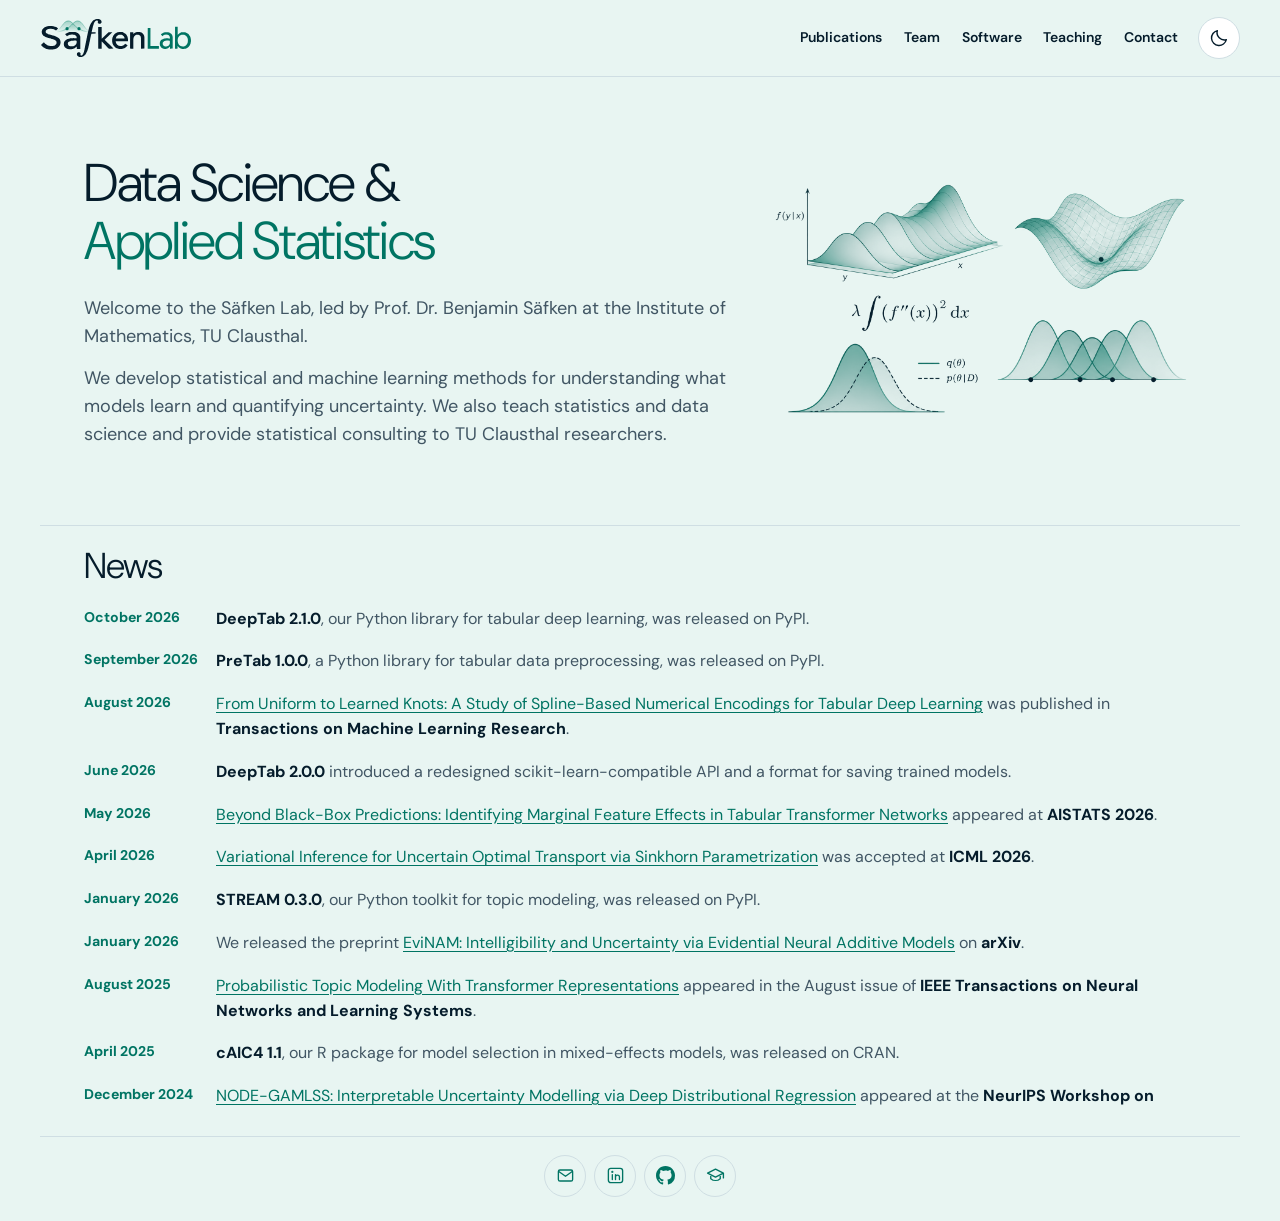
==== commit b52e87e9: "Use a lighter weight for site headings" ====
--- a/index.html
+++ b/index.html
@@ -9,7 +9,7 @@
   <link rel="canonical" href="https://safken-lab.github.io/">
   <link rel="icon" type="image/svg+xml" href="./brand/favicon.svg">
   <script src="./theme.js?v=9"></script>
-  <link rel="stylesheet" href="./styles.css?v=25">
+  <link rel="stylesheet" href="./styles.css?v=26">
   <script src="./site.js?v=13" defer></script>
 </head>
 <body id="top" class="home-page">
--- a/styles.css
+++ b/styles.css
@@ -1,4 +1,4 @@
-@import url('https://fonts.googleapis.com/css2?family=DM+Sans:wght@400;500;600;700&display=swap');
+@import url('https://fonts.googleapis.com/css2?family=DM+Sans:wght@300;400;500;600;700&display=swap');
 
 :root {
   color-scheme: light;
@@ -47,7 +47,7 @@
 .menu { background: transparent; border: 1px solid var(--rule); border-radius: 4px; color: var(--navy); padding: 7px 14px; }
 
 .eyebrow { text-transform: uppercase; font-weight: 700; font-size: .74rem; letter-spacing: .105em; }
-h1, h2 { font-weight: 600; }
+h1, h2 { font-weight: 300; }
 .button { display: inline-flex; justify-content: space-between; align-items: center; gap: 18px; width: fit-content; color: var(--on-button); background: var(--button); border: 1px solid var(--button); padding: 11px 15px; border-radius: 4px; text-decoration: none; font-weight: 700; font-size: .88rem; }
 .button:hover { background: var(--button-hover); }
 .text-link { font-size: .88rem; font-weight: 700; }
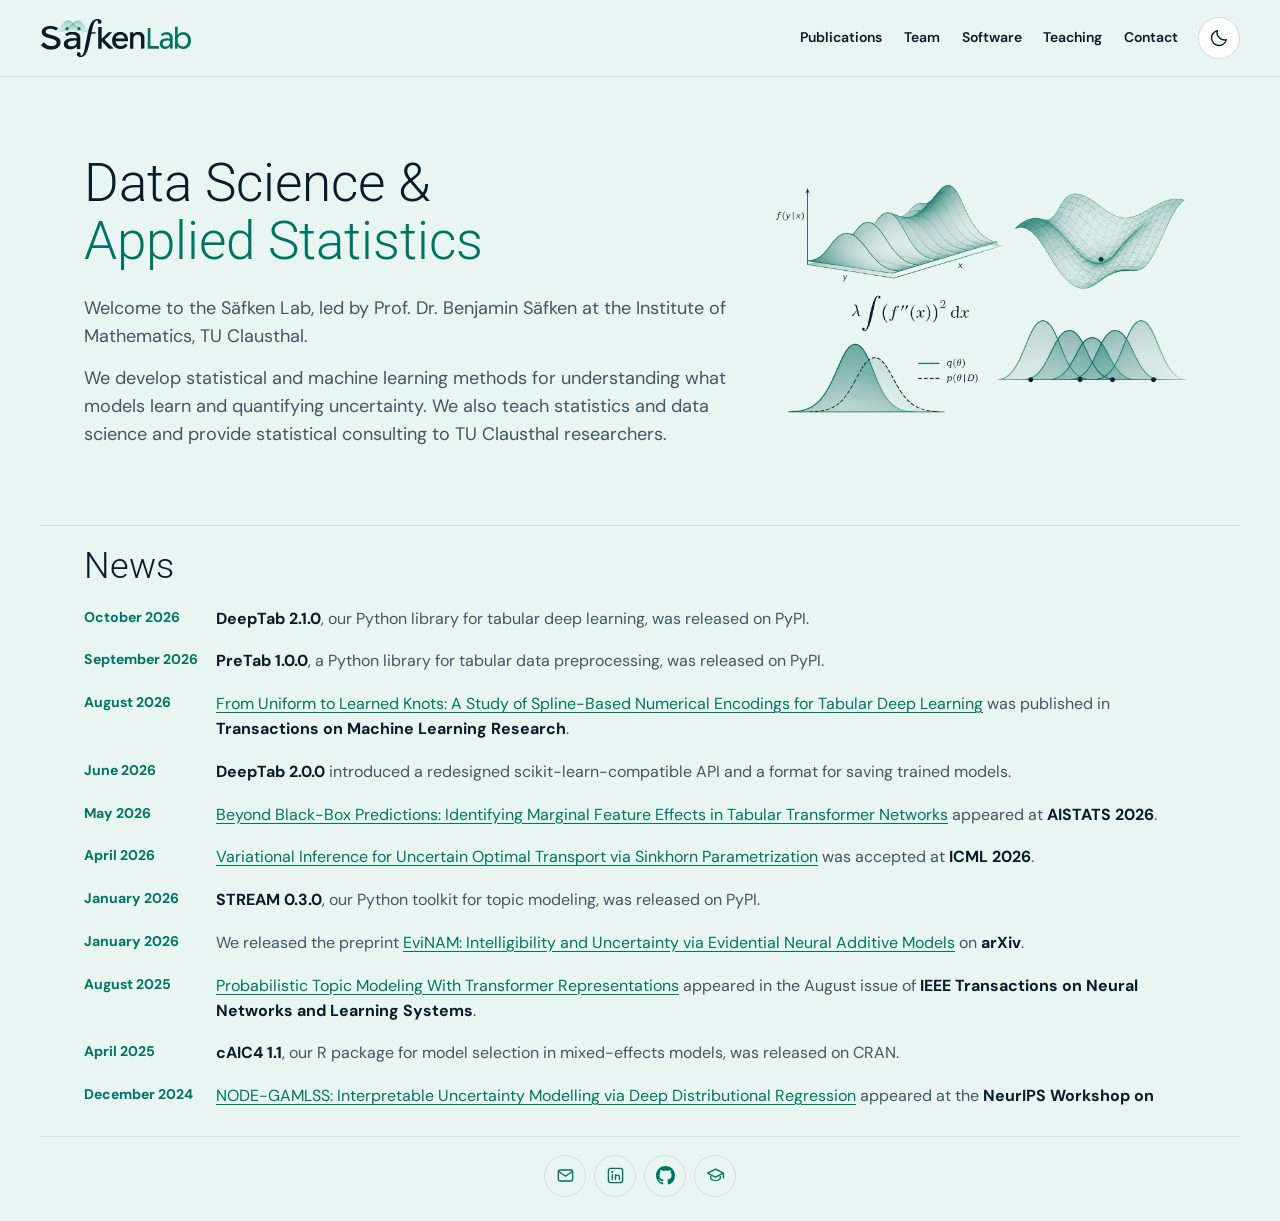
==== commit 5ef659dc: "Match the reference site's Roboto Light headings" ====
--- a/index.html
+++ b/index.html
@@ -9,7 +9,7 @@
   <link rel="canonical" href="https://safken-lab.github.io/">
   <link rel="icon" type="image/svg+xml" href="./brand/favicon.svg">
   <script src="./theme.js?v=9"></script>
-  <link rel="stylesheet" href="./styles.css?v=26">
+  <link rel="stylesheet" href="./styles.css?v=27">
   <script src="./site.js?v=13" defer></script>
 </head>
 <body id="top" class="home-page">
--- a/styles.css
+++ b/styles.css
@@ -1,4 +1,4 @@
-@import url('https://fonts.googleapis.com/css2?family=DM+Sans:wght@300;400;500;600;700&display=swap');
+@import url('https://fonts.googleapis.com/css2?family=DM+Sans:wght@400;500;600;700&family=Roboto:wght@300&display=swap');
 
 :root {
   color-scheme: light;
@@ -47,7 +47,7 @@
 .menu { background: transparent; border: 1px solid var(--rule); border-radius: 4px; color: var(--navy); padding: 7px 14px; }
 
 .eyebrow { text-transform: uppercase; font-weight: 700; font-size: .74rem; letter-spacing: .105em; }
-h1, h2 { font-weight: 300; }
+h1, h2 { font-family: Roboto, Arial, sans-serif; font-weight: 300; }
 .button { display: inline-flex; justify-content: space-between; align-items: center; gap: 18px; width: fit-content; color: var(--on-button); background: var(--button); border: 1px solid var(--button); padding: 11px 15px; border-radius: 4px; text-decoration: none; font-weight: 700; font-size: .88rem; }
 .button:hover { background: var(--button-hover); }
 .text-link { font-size: .88rem; font-weight: 700; }
@@ -55,7 +55,7 @@
 .section { padding-block: 66px 74px; }
 .section-head { display: flex; justify-content: space-between; align-items: baseline; gap: 26px; margin-bottom: 28px; }
 .section-head p { max-width: 34rem; color: var(--subtle); }
-h2 { font-size: clamp(2.85rem, 5vw, 4.45rem); line-height: 1; letter-spacing: -.025em; }
+h2 { font-size: clamp(2.85rem, 5vw, 4.45rem); line-height: 1; }
 h3 { line-height: 1.22; font-size: 1.16rem; }
 .band { background: var(--band); border-block: 1px solid var(--rule); }
 
@@ -106,7 +106,7 @@
 .home-page .site-header { background: var(--welcome); }
 .home-main { flex: 1; min-height: 0; }
 .welcome { display: grid; grid-template-columns: minmax(0, 1.5fr) minmax(0, 1fr); align-items: center; gap: clamp(24px, 3vw, 48px); padding-block: clamp(47px, 6vw, 88px); }
-.welcome h1 { font-size: clamp(2rem, 4.15vw, 3.9rem); line-height: 1.1; letter-spacing: -.025em; margin-bottom: 23px; }
+.welcome h1 { font-size: clamp(2rem, 4.15vw, 3.9rem); line-height: 1.1; margin-bottom: 23px; }
 .welcome h1 span { color: var(--teal); }
 .welcome p { max-width: 45rem; color: var(--subtle); font-size: clamp(1rem, 1.5vw, 1.13rem); }
 .welcome p + p { margin-top: 14px; }
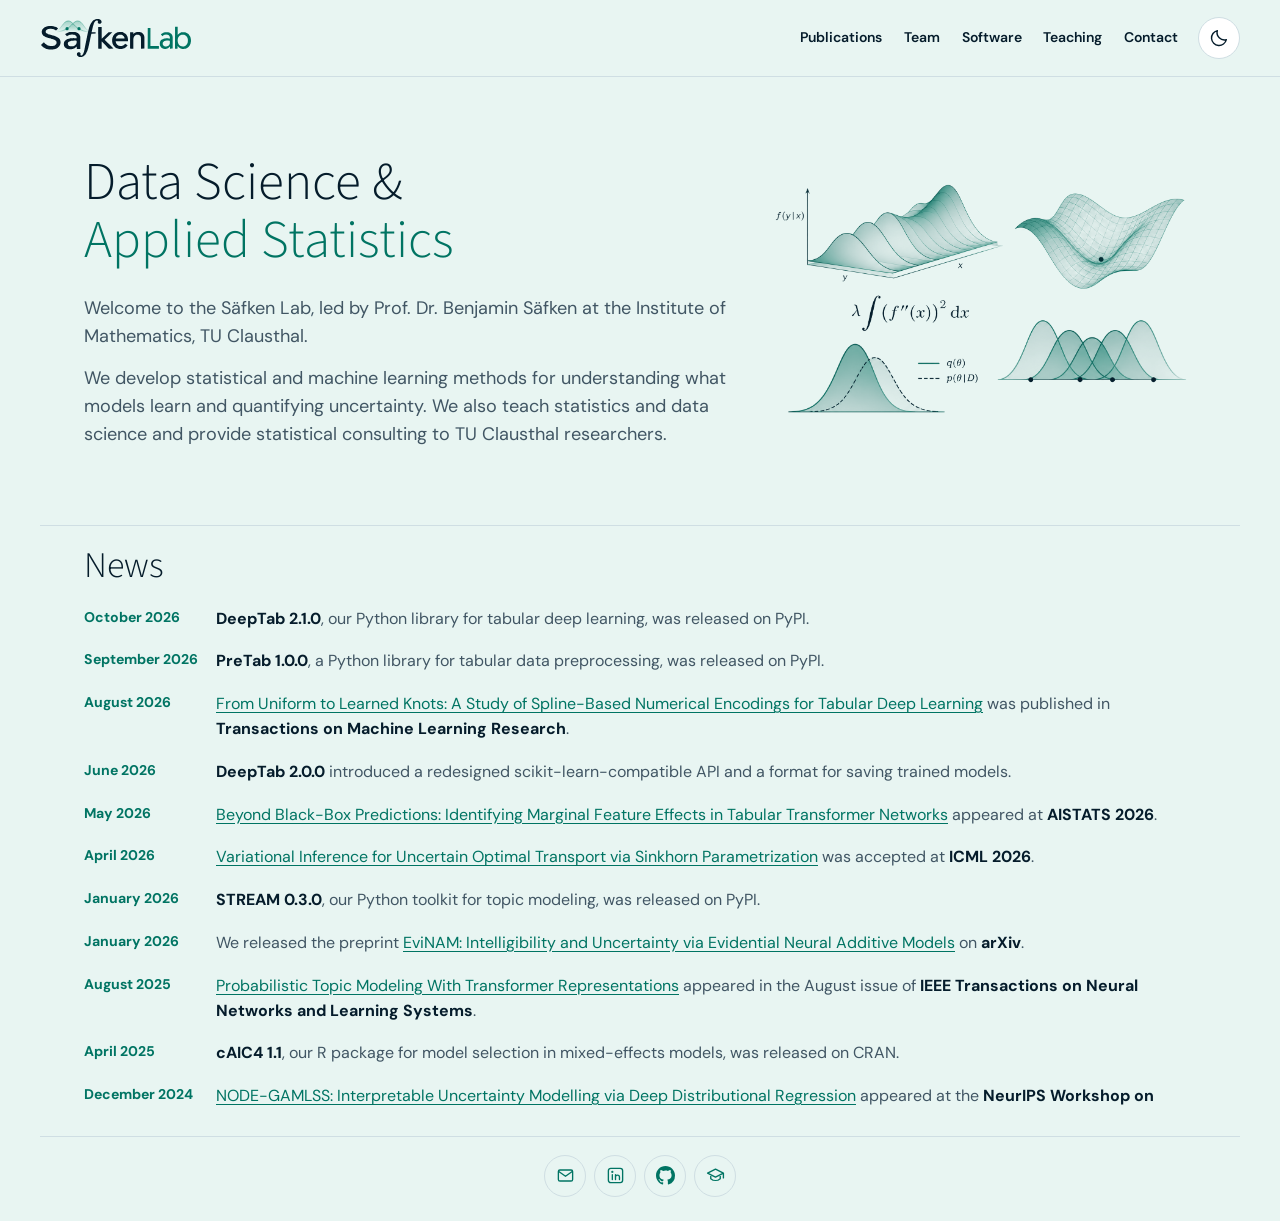
==== commit e2c2aa3c: "Use Source Sans 3 Light for main headings" ====
--- a/index.html
+++ b/index.html
@@ -9,7 +9,7 @@
   <link rel="canonical" href="https://safken-lab.github.io/">
   <link rel="icon" type="image/svg+xml" href="./brand/favicon.svg">
   <script src="./theme.js?v=9"></script>
-  <link rel="stylesheet" href="./styles.css?v=27">
+  <link rel="stylesheet" href="./styles.css?v=28">
   <script src="./site.js?v=13" defer></script>
 </head>
 <body id="top" class="home-page">
--- a/styles.css
+++ b/styles.css
@@ -1,4 +1,4 @@
-@import url('https://fonts.googleapis.com/css2?family=DM+Sans:wght@400;500;600;700&family=Roboto:wght@300&display=swap');
+@import url('https://fonts.googleapis.com/css2?family=DM+Sans:wght@400;500;600;700&family=Source+Sans+3:wght@300&display=swap');
 
 :root {
   color-scheme: light;
@@ -47,7 +47,7 @@
 .menu { background: transparent; border: 1px solid var(--rule); border-radius: 4px; color: var(--navy); padding: 7px 14px; }
 
 .eyebrow { text-transform: uppercase; font-weight: 700; font-size: .74rem; letter-spacing: .105em; }
-h1, h2 { font-family: Roboto, Arial, sans-serif; font-weight: 300; }
+h1, h2 { font-family: "Source Sans 3", Arial, sans-serif; font-weight: 300; }
 .button { display: inline-flex; justify-content: space-between; align-items: center; gap: 18px; width: fit-content; color: var(--on-button); background: var(--button); border: 1px solid var(--button); padding: 11px 15px; border-radius: 4px; text-decoration: none; font-weight: 700; font-size: .88rem; }
 .button:hover { background: var(--button-hover); }
 .text-link { font-size: .88rem; font-weight: 700; }
